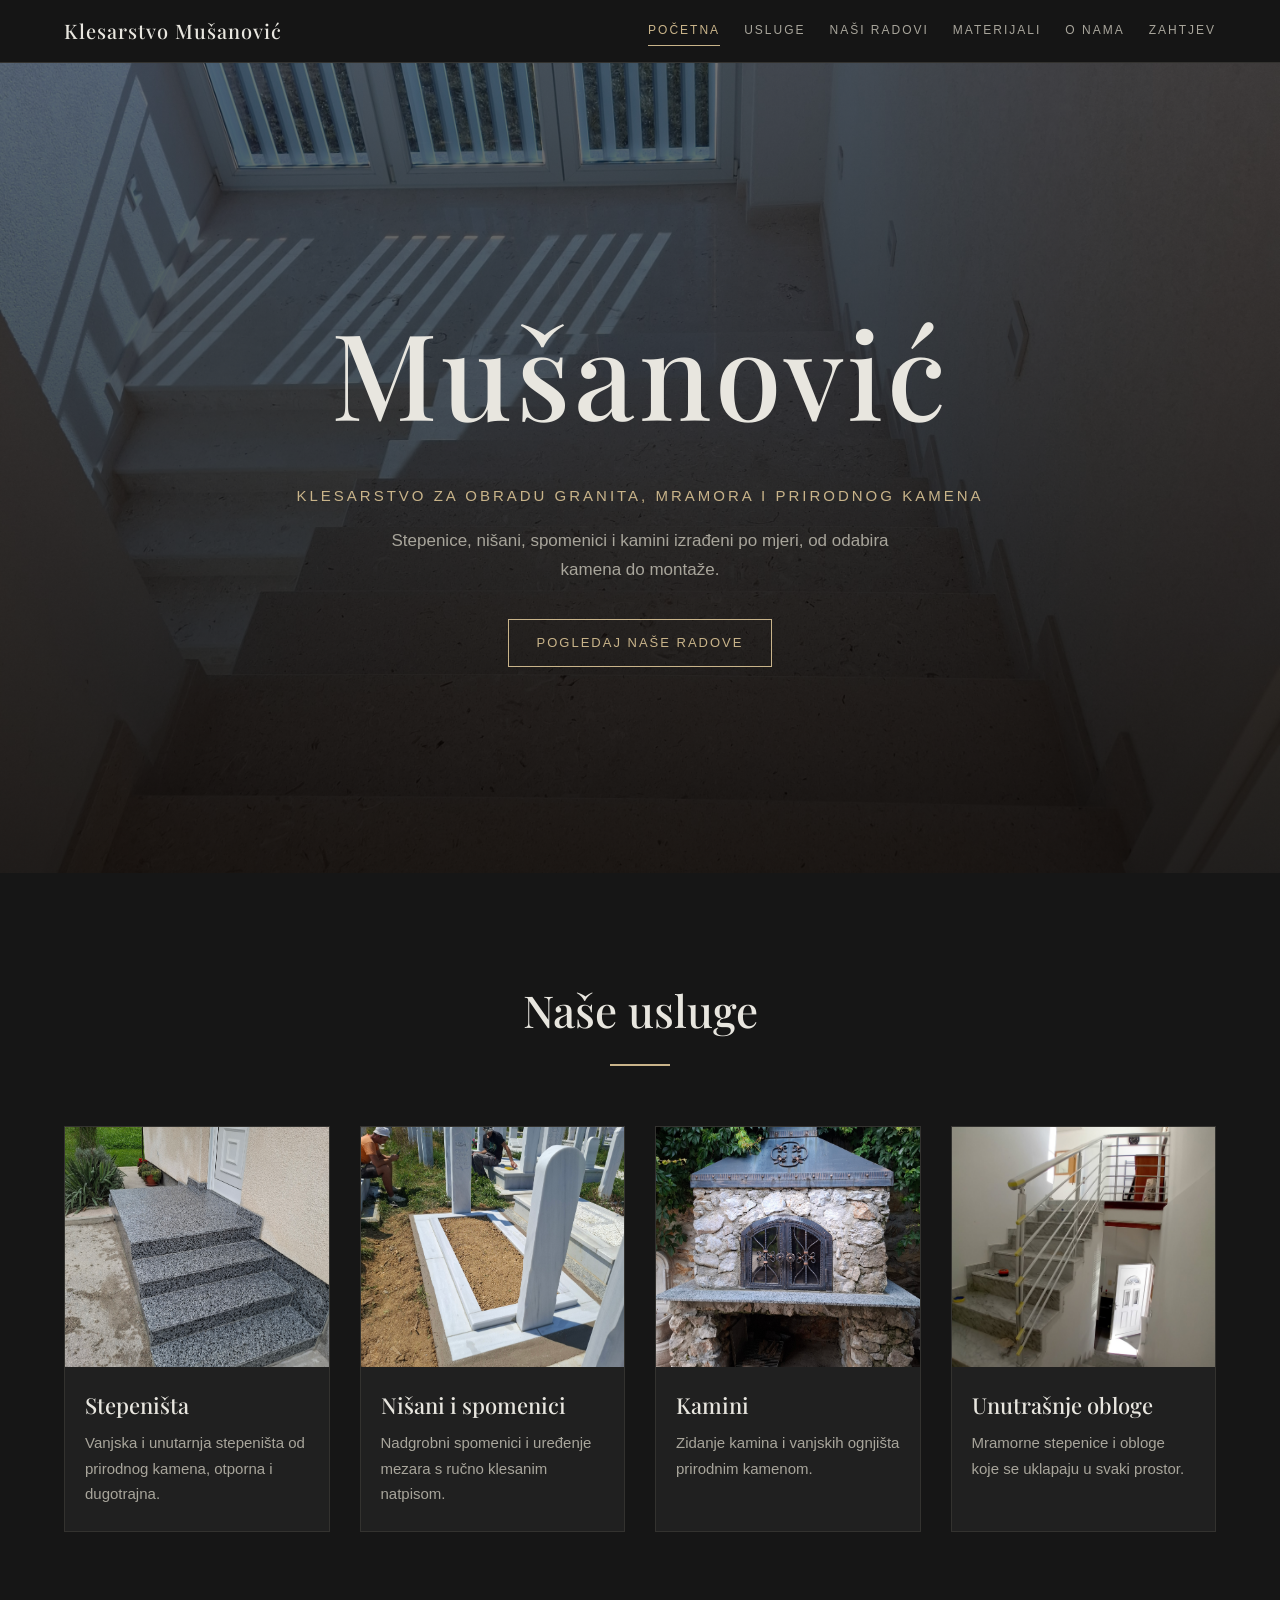
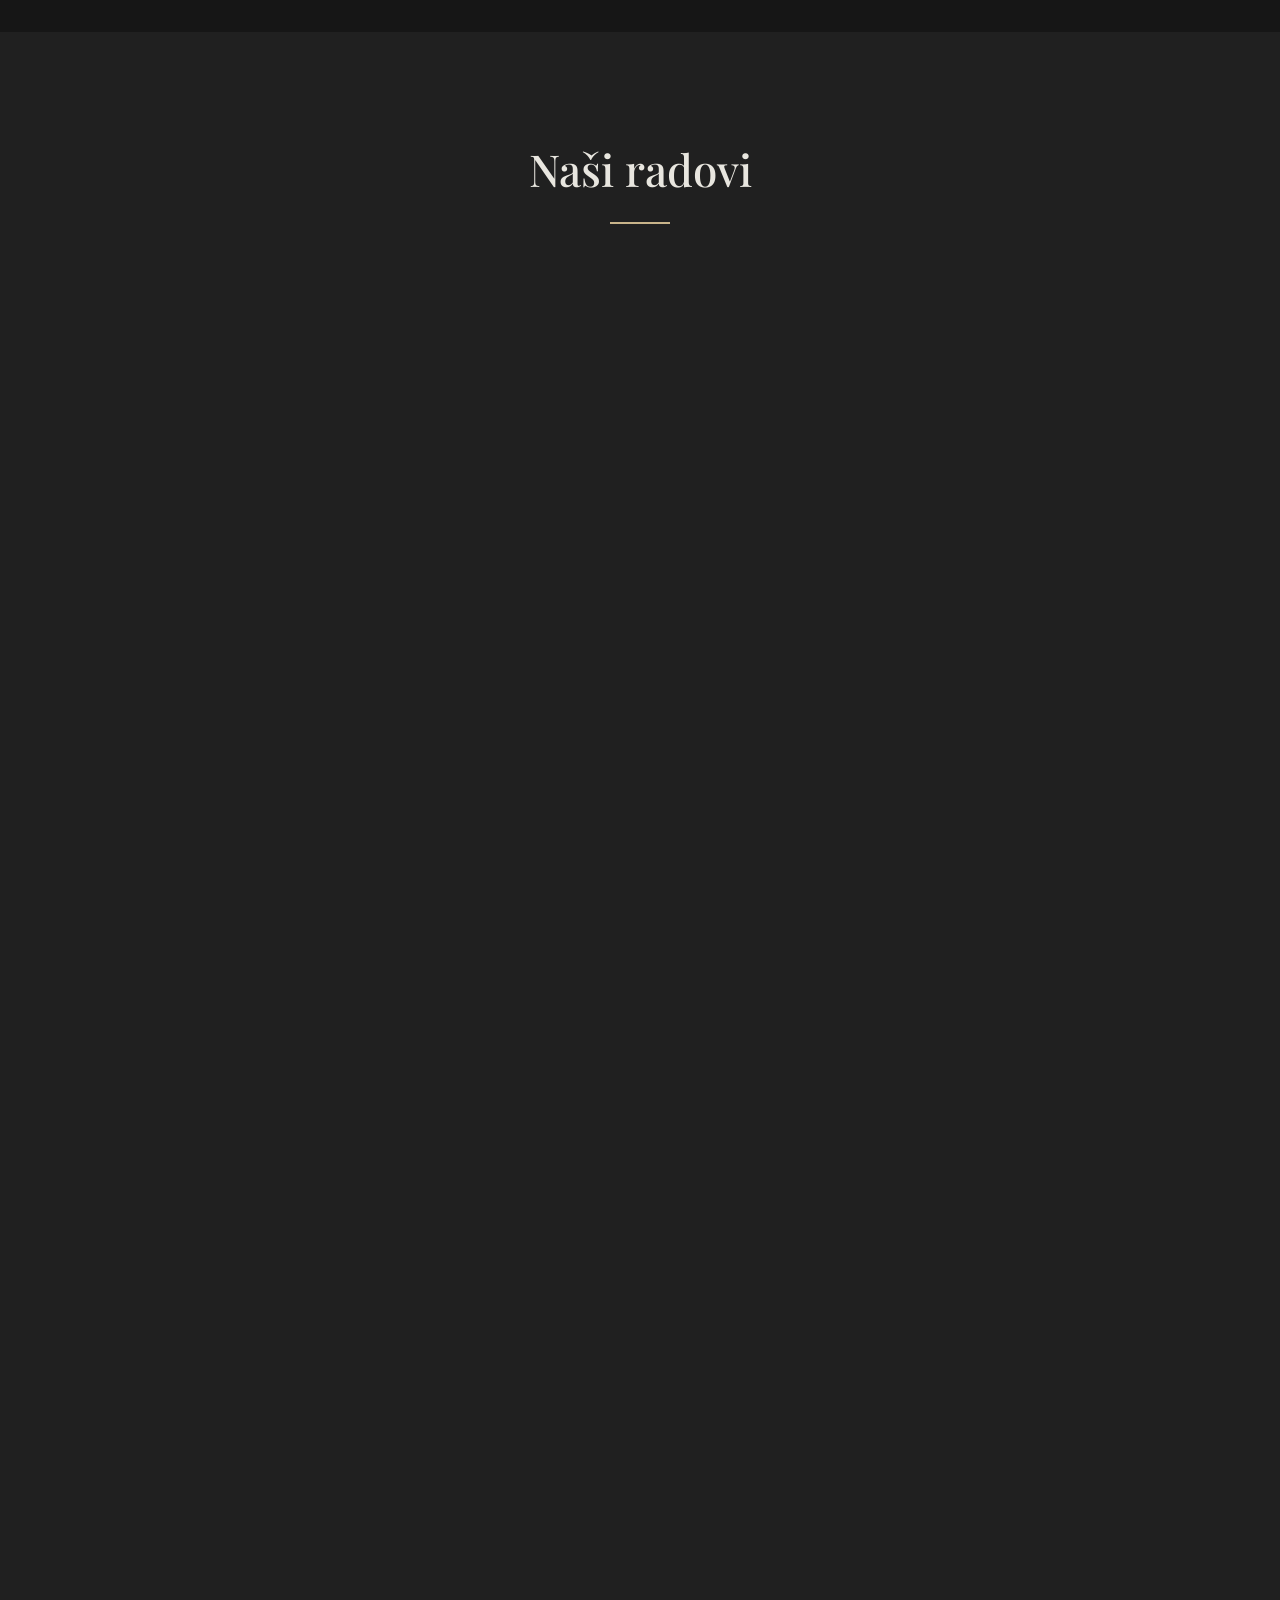
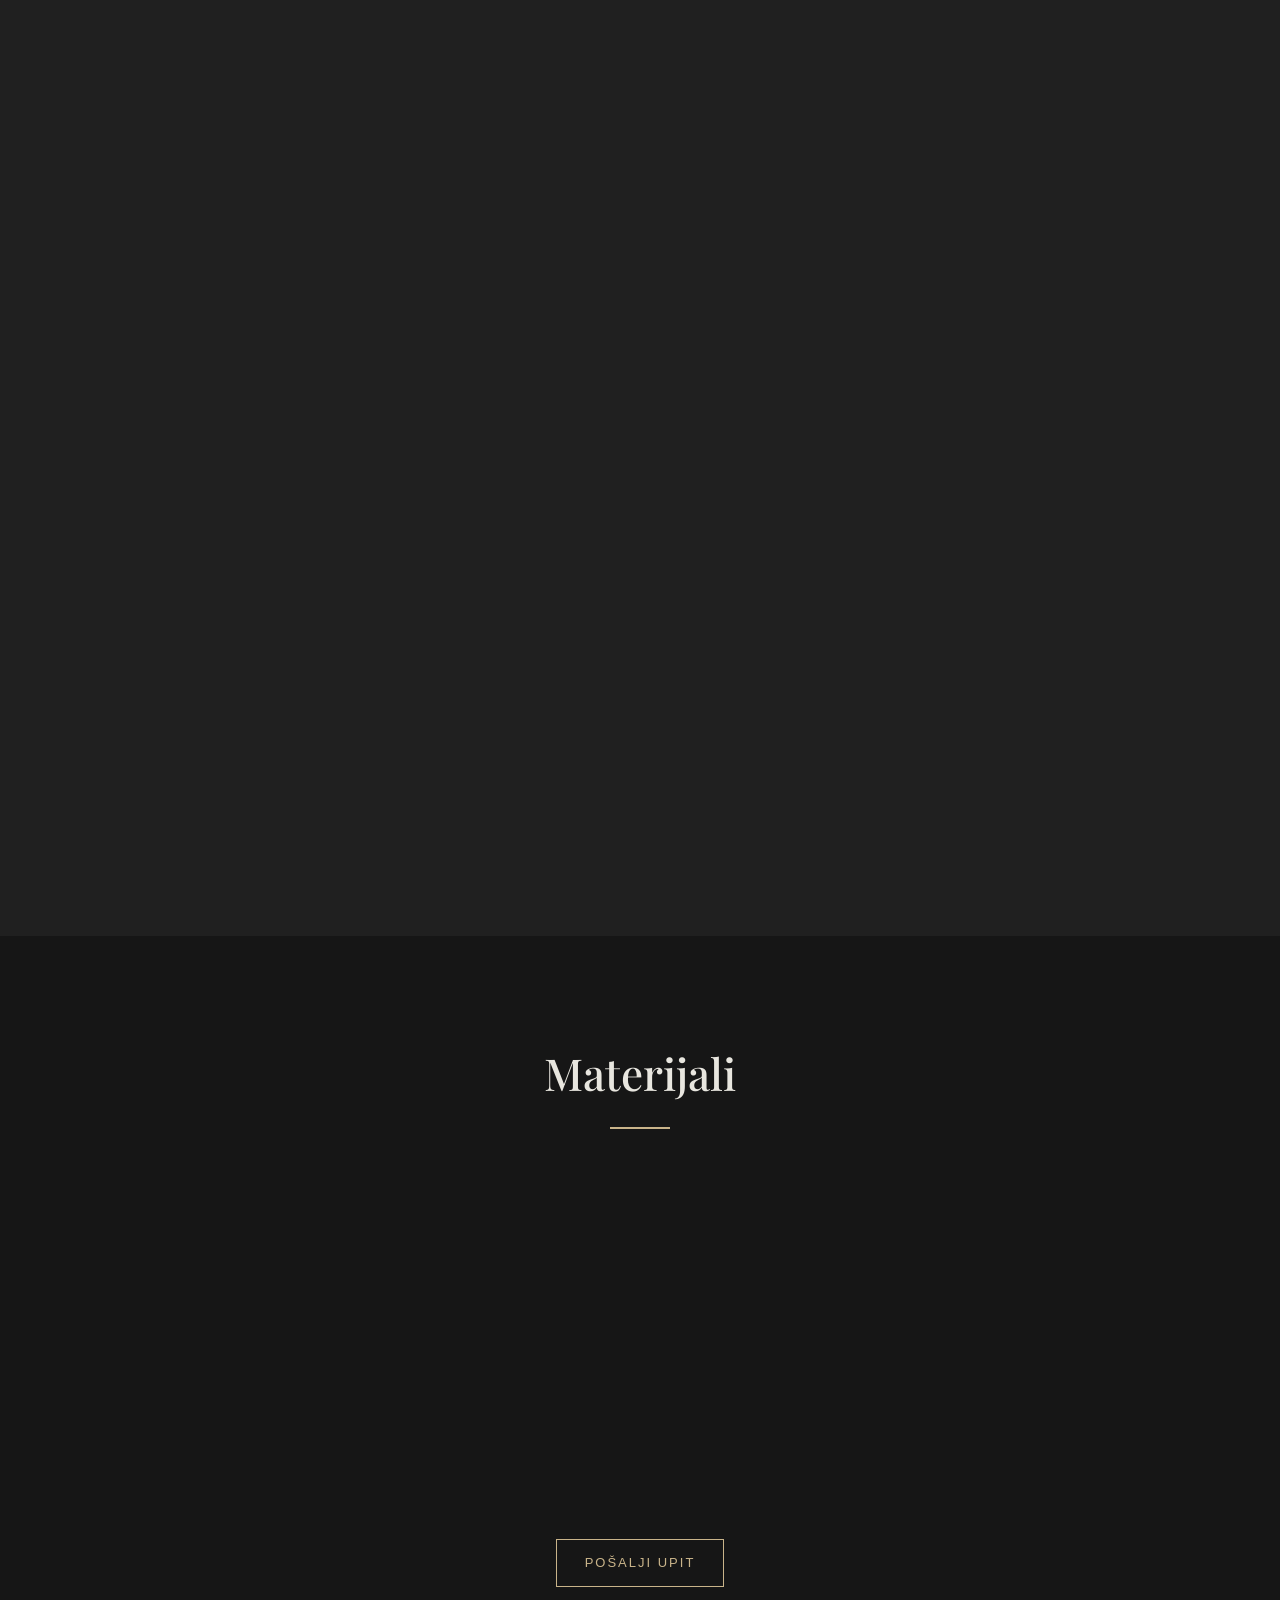
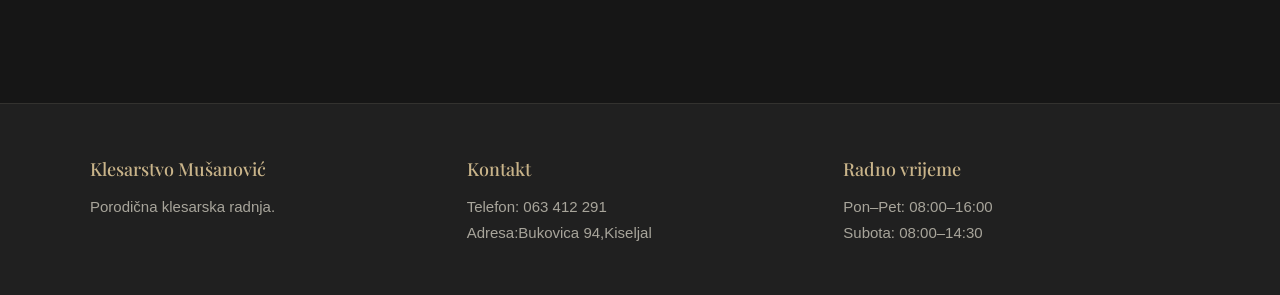
==== frontend/index.html @ 21067960 "Milestone 1: project structure and static frontend" ====
<!DOCTYPE html>
<html lang="bs">
<head>
  <meta charset="UTF-8">
  <meta name="viewport" content="width=device-width, initial-scale=1">
  <title>Klesarstvo Mušanović</title>
  <link rel="preconnect" href="https://fonts.googleapis.com">
  <link rel="preconnect" href="https://fonts.gstatic.com" crossorigin>
  <link href="https://fonts.googleapis.com/css2?family=Playfair+Display:wght@400;500&display=swap" rel="stylesheet">
  <link rel="stylesheet" href="css/style.css">
</head>
<body>
  <header>
    <a class="logo" href="index.html">Klesarstvo Mušanović</a>
    <nav>
      <a href="index.html" class="aktivna">Početna</a>
      <a href="index.html#usluge">Usluge</a>
      <a href="index.html#radovi">Naši radovi</a>
      <a href="index.html#materijali">Materijali</a>
      <a href="about.html">O nama</a>
      <a href="zahtjev.html">Zahtjev</a>
    </nav>
  </header>

  <section class="hero">
    <h1>Mušanović</h1>
    <p class="podnaslov">Klesarstvo za obradu granita, mramora i prirodnog kamena</p>
    <p class="opis-hero">Stepenice, nišani, spomenici i kamini izrađeni po mjeri, od odabira kamena do montaže.</p>
    <a class="dugme" href="#radovi">Pogledaj naše radove</a>
  </section>

  <section id="usluge" class="sekcija">
    <h2 class="naslov">Naše usluge</h2>
    <div class="kartice">
      <article class="kartica reveal">
        <img src="assets/stepenice-granit.jpg" alt="Vanjske stepenice od granita" loading="lazy">
        <h3>Stepeništa</h3>
        <p>Vanjska i unutarnja stepeništa od prirodnog kamena, otporna i dugotrajna.</p>
      </article>
      <article class="kartica reveal">
        <img src="assets/nisan-mramor.jpg" alt="Nišan od mramora" loading="lazy">
        <h3>Nišani i spomenici</h3>
        <p>Nadgrobni spomenici i uređenje mezara s ručno klesanim natpisom.</p>
      </article>
      <article class="kartica reveal">
        <img src="assets/kamin.jpg" alt="Vanjski kamin" loading="lazy">
        <h3>Kamini</h3>
        <p>Zidanje kamina i vanjskih ognjišta prirodnim kamenom.</p>
      </article>
      <article class="kartica reveal">
        <img src="assets/stepenice-mramor.jpg" alt="Mramorne stepenice" loading="lazy">
        <h3>Unutrašnje obloge</h3>
        <p>Mramorne stepenice i obloge koje se uklapaju u svaki prostor.</p>
      </article>
    </div>
  </section>

  <section id="radovi" class="sekcija tamna">
    <h2 class="naslov">Naši radovi</h2>

    <div class="red reveal">
      <figure><img src="assets/spomenik-stari.jpg" alt="Tradicionalni spomenik" loading="lazy"></figure>
      <div class="opis">
        <span>Mramor</span>
        <h3>Tradicionalni spomenici</h3>
        <p>Spomenici u tradicionalnom obliku, klesani ručno i prilagođeni željama porodice.</p>
      </div>
    </div>

    <div class="red reveal">
      <figure><img src="assets/stepenice-crni-granit.jpg" alt="Stepenice od crnog granita" loading="lazy"></figure>
      <div class="opis">
        <span>Crni granit</span>
        <h3>Moderne stepenice</h3>
        <p>Poliran crni granit u kombinaciji sa svijetlim podnožjem daje čist, moderan izgled.</p>
      </div>
    </div>

    <div class="red reveal">
      <figure><img src="assets/stepenice-krecnjak.jpg" alt="Stepenice od krečnjaka" loading="lazy"></figure>
      <div class="opis">
        <span>Krečnjak</span>
        <h3>Stepenice i podovi</h3>
        <p>Topao, prirodan izgled krečnjaka za stepenice, podove i obloge.</p>
      </div>
    </div>
  </section>

  <section id="materijali" class="sekcija">
    <h2 class="naslov">Materijali</h2>
    <div class="materijali">
      <div class="materijal reveal"><img src="assets/stepenice-granit.jpg" alt="Granit" loading="lazy"><span>Granit</span></div>
      <div class="materijal reveal"><img src="assets/stepenice-mramor.jpg" alt="Mramor" loading="lazy"><span>Mramor</span></div>
      <div class="materijal reveal"><img src="assets/stepenice-crni-granit.jpg" alt="Crni granit" loading="lazy"><span>Crni granit</span></div>
      <div class="materijal reveal"><img src="assets/stepenice-krecnjak.jpg" alt="Krečnjak" loading="lazy"><span>Krečnjak</span></div>
    </div>
    <p class="centar"><a class="dugme" href="zahtjev.html">Pošalji upit</a></p>
  </section>

  <footer>
    <div class="podnozje">
      <div>
        <h3>Klesarstvo Mušanović</h3>
        <p>Porodična klesarska radnja.</p>
      </div>
      <div>
        <h3>Kontakt</h3>
        <p>Telefon: 063 412 291<br>Adresa:Bukovica 94,Kiseljal</p>
      </div>
      <div>
        <h3>Radno vrijeme</h3>
        <p>Pon–Pet: 08:00–16:00<br>Subota: 08:00–14:30</p>
      </div>
    </div>
  </footer>

  <script src="js/script.js"></script>
</body>
</html>
---- frontend/css/style.css ----
:root {
  --bg: #161616;
  --bg2: #202020;
  --tekst: #e8e6df;
  --tekst2: #a8a59b;
  --akcent: #c9b48a;
  --linija: #33322f;
}

* { box-sizing: border-box; }
html { scroll-behavior: smooth; }

body {
  margin: 0;
  font-family: Arial, sans-serif;
  line-height: 1.7;
  color: var(--tekst);
  background: var(--bg);
}

h1, h2, h3, .logo { font-family: "Playfair Display", Georgia, serif; font-weight: 500; margin: 0; }


header {
  position: sticky;
  top: 0;
  z-index: 10;
  display: flex;
  justify-content: space-between;
  align-items: center;
  flex-wrap: wrap;
  gap: 8px 24px;
  padding: 14px 5%;
  background: rgba(22, 22, 22, 0.94);
  border-bottom: 1px solid var(--linija);
}

.logo { font-size: 20px; letter-spacing: 1px; color: var(--tekst); text-decoration: none; }

nav { display: flex; flex-wrap: wrap; gap: 8px 24px; }

nav a {
  color: var(--tekst2);
  text-decoration: none;
  text-transform: uppercase;
  font-size: 12px;
  letter-spacing: 2px;
  padding: 4px 0;
  border-bottom: 1px solid transparent;
}

nav a:hover, nav a.aktivna { color: var(--akcent); border-bottom-color: var(--akcent); }


.hero {
  min-height: 90vh;
  display: flex;
  flex-direction: column;
  justify-content: center;
  align-items: center;
  text-align: center;
  padding: 40px 5%;
  background:
    linear-gradient(rgba(0, 0, 0, 0.55), rgba(0, 0, 0, 0.8)),
    url("../assets/stepenice-krecnjak.jpg") center / cover no-repeat;
}

.hero h1 { font-size: clamp(48px, 10vw, 120px); letter-spacing: 4px; }
.podnaslov { margin: 10px 0 0; font-size: 15px; letter-spacing: 3px; text-transform: uppercase; color: var(--akcent); }
.opis-hero { max-width: 560px; margin: 18px 0 34px; color: var(--tekst2); font-size: 17px; }
.dugme, button {
  display: inline-block;
  padding: 12px 28px;
  background: transparent;
  color: var(--akcent);
  border: 1px solid var(--akcent);
  text-decoration: none;
  text-transform: uppercase;
  letter-spacing: 2px;
  font-size: 13px;
  cursor: pointer;
  transition: background 0.3s, color 0.3s;
}

.dugme:hover, button:hover { background: var(--akcent); color: var(--bg); }


.sekcija { padding: 100px 5%; scroll-margin-top: 60px; }
.sekcija.tamna { background: var(--bg2); }
.naslov { text-align: center; font-size: clamp(30px, 4vw, 44px); margin-bottom: 60px; }
.naslov::after { content: ""; display: block; width: 60px; height: 2px; background: var(--akcent); margin: 16px auto 0; }
.centar { text-align: center; margin-top: 50px; }


.kartice {
  max-width: 1200px;
  margin: 0 auto;
  display: grid;
  grid-template-columns: repeat(auto-fit, minmax(250px, 1fr));
  gap: 30px;
}

.kartica { background: var(--bg2); border: 1px solid var(--linija); }
.kartica img { display: block; width: 100%; height: 240px; object-fit: cover; }
.kartica h3 { font-size: 22px; padding: 20px 20px 6px; }
.kartica p { padding: 0 20px 24px; margin: 0; color: var(--tekst2); font-size: 15px; }


.red { max-width: 1100px; margin: 0 auto 110px; display: flex; align-items: center; gap: 70px; }
.red:nth-of-type(even) { flex-direction: row-reverse; }
.red:last-child { margin-bottom: 0; }

.red figure { flex: 1; margin: 0; }
.red img { display: block; width: 100%; aspect-ratio: 4 / 5; object-fit: cover; }
.red .opis { flex: 1; }

.opis span { color: var(--akcent); font-size: 13px; letter-spacing: 3px; text-transform: uppercase; }
.opis h3 { font-size: clamp(26px, 3.5vw, 38px); margin: 8px 0 16px; }
.opis p { color: var(--tekst2); font-size: 17px; }


.materijali {
  max-width: 1200px;
  margin: 0 auto;
  display: grid;
  grid-template-columns: repeat(auto-fit, minmax(240px, 1fr));
  gap: 24px;
}

.materijal { position: relative; overflow: hidden; }
.materijal img { display: block; width: 100%; height: 300px; object-fit: cover; transition: transform 0.6s; }
.materijal:hover img { transform: scale(1.06); }

.materijal span {
  position: absolute;
  left: 0; right: 0; bottom: 0;
  padding: 40px 16px 16px;
  font-family: "Playfair Display", Georgia, serif;
  font-size: 22px;
  background: linear-gradient(transparent, rgba(0, 0, 0, 0.85));
}


.reveal { opacity: 0; transform: translateY(50px); transition: opacity 0.9s ease, transform 0.9s ease; }
.reveal.vidljivo { opacity: 1; transform: none; }


.stranica { max-width: 900px; margin: 0 auto; padding: 70px 5% 60px; }
.stranica h1 { font-size: clamp(32px, 5vw, 48px); margin-bottom: 12px; }
.stranica h2 { margin: 40px 0 12px; font-size: 26px; }
.uvod { color: var(--tekst2); font-size: 18px; margin-bottom: 40px; }

.kontakt { display: grid; grid-template-columns: repeat(auto-fit, minmax(220px, 1fr)); gap: 24px; }
.kontakt div { padding: 20px; background: var(--bg2); border: 1px solid var(--linija); }
.kontakt span { color: var(--akcent); font-size: 13px; letter-spacing: 2px; text-transform: uppercase; }
.kontakt p { margin: 6px 0 0; }


form { display: grid; gap: 16px; max-width: 520px; margin-bottom: 30px; }
label { display: grid; gap: 6px; font-size: 14px; color: var(--tekst2); }
.dimenzije { display: grid; grid-template-columns: repeat(3, minmax(0, 1fr)); gap: 12px; }

input, select, textarea {
  padding: 10px;
  font-size: 15px;
  font-family: inherit;
  color: var(--tekst);
  background: var(--bg2);
  border: 1px solid var(--linija);
}

input:focus, select:focus, textarea:focus { outline: none; border-color: var(--akcent); }

#lista { padding: 0; list-style: none; max-width: 520px; margin-bottom: 40px; }
#lista li { padding: 12px 0; border-bottom: 1px solid var(--linija); }
#lista button { margin-left: 10px; padding: 4px 12px; font-size: 11px; }


footer { background: var(--bg2); border-top: 1px solid var(--linija); padding: 50px 5%; }

.podnozje {
  max-width: 1100px;
  margin: 0 auto;
  display: grid;
  grid-template-columns: repeat(auto-fit, minmax(220px, 1fr));
  gap: 30px;
}

.podnozje h3 { font-size: 18px; color: var(--akcent); margin-bottom: 10px; }
.podnozje p { margin: 0; color: var(--tekst2); font-size: 15px; }


@media (max-width: 800px) {
  .red, .red:nth-of-type(even) { flex-direction: column; gap: 24px; margin-bottom: 70px; }
  .sekcija { padding: 70px 5%; }
  .dimenzije { grid-template-columns: 1fr; }
  header { justify-content: center; }
}
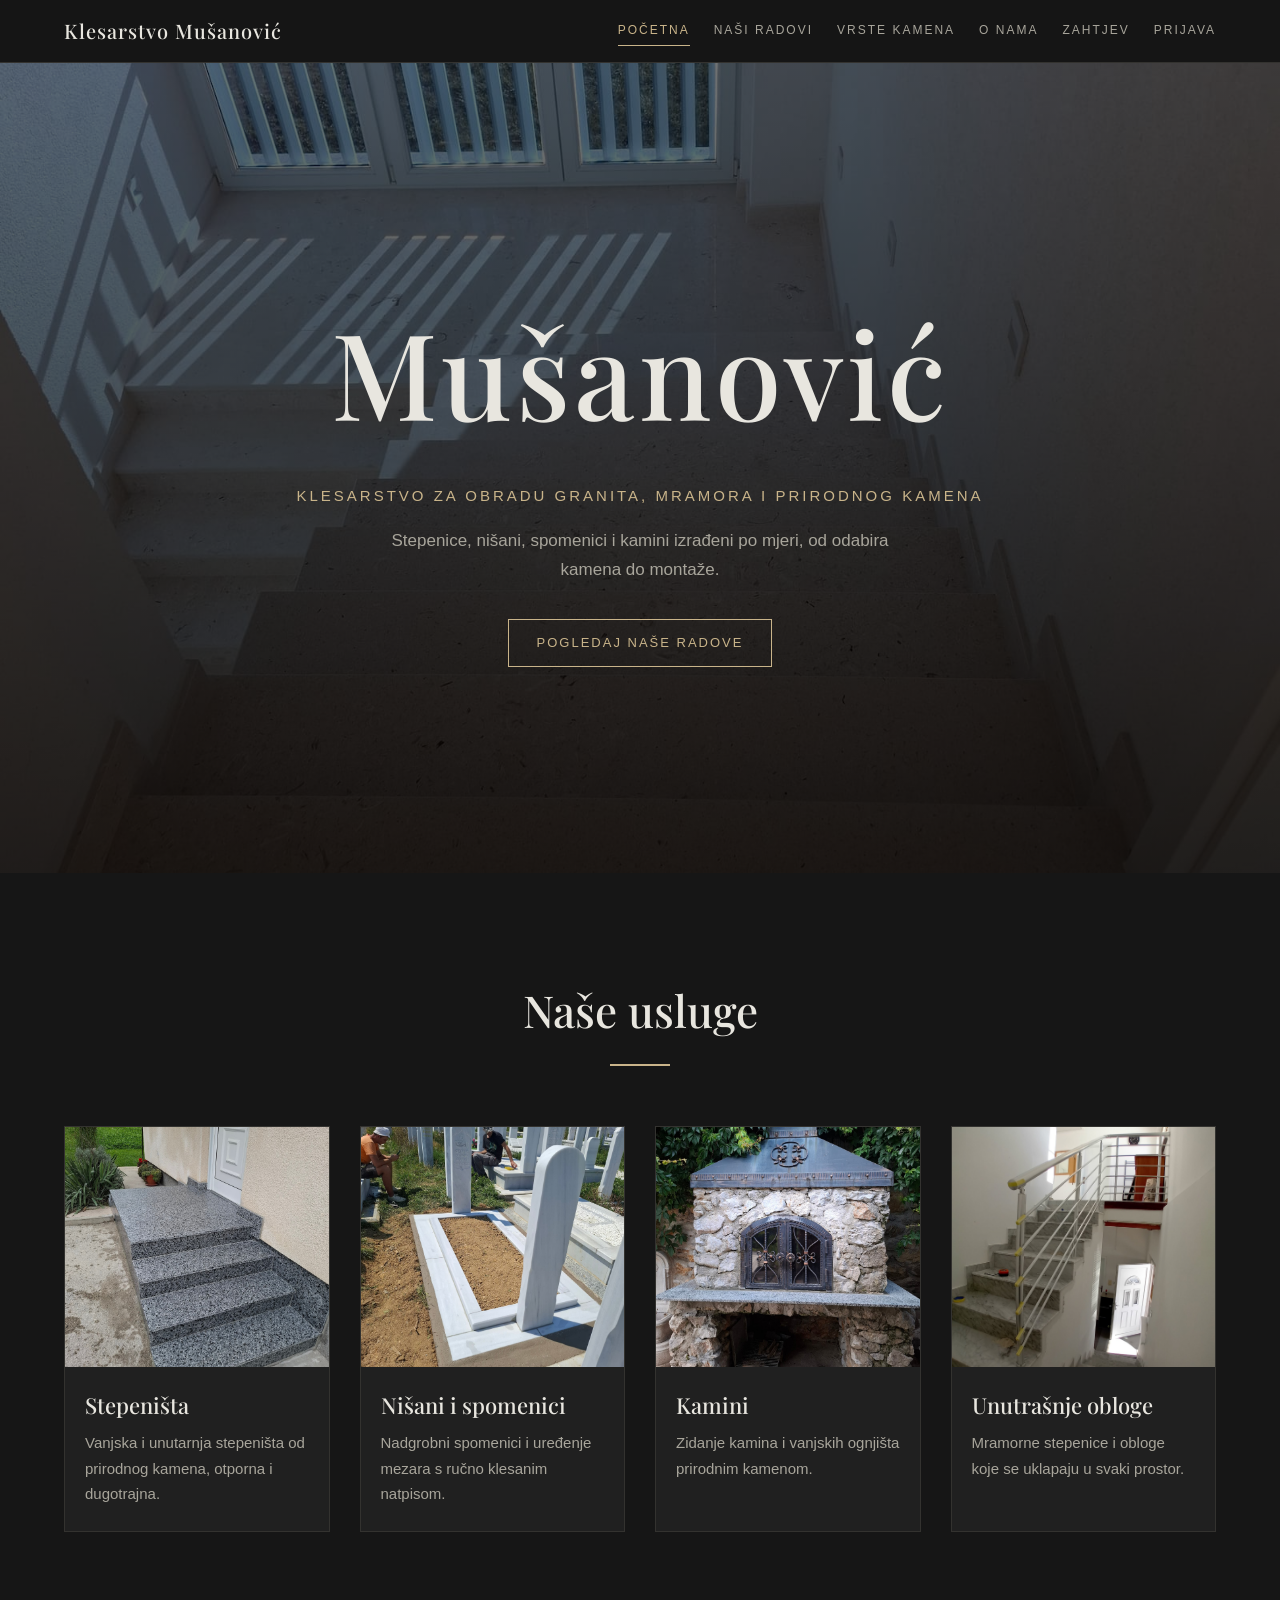
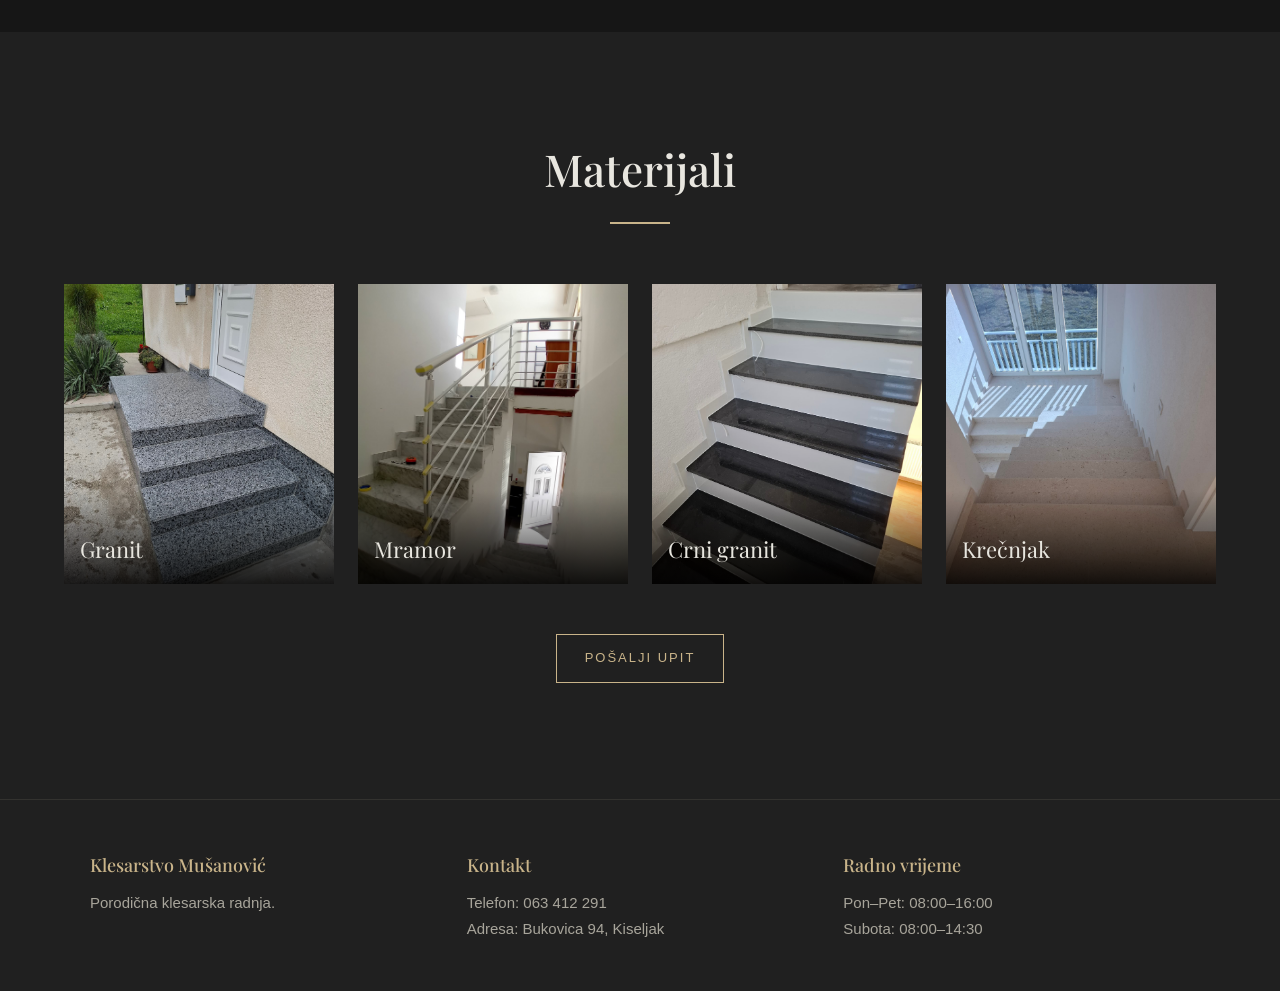
==== commit 231fe770: "Add SPA router, views, login and register" ====
--- a/frontend/index.html
+++ b/frontend/index.html
@@ -11,109 +11,28 @@
 </head>
 <body>
   <header>
-    <a class="logo" href="index.html">Klesarstvo Mušanović</a>
+    <a class="logo" href="#home">Klesarstvo Mušanović</a>
     <nav>
-      <a href="index.html" class="aktivna">Početna</a>
-      <a href="index.html#usluge">Usluge</a>
-      <a href="index.html#radovi">Naši radovi</a>
-      <a href="index.html#materijali">Materijali</a>
-      <a href="about.html">O nama</a>
-      <a href="zahtjev.html">Zahtjev</a>
+      <a href="#home" data-route="home">Početna</a>
+      <a href="#radovi" data-route="radovi">Naši radovi</a>
+      <a href="#kamen" data-route="kamen">Vrste kamena</a>
+      <a href="#about" data-route="about">O nama</a>
+      <a href="#zahtjev" data-route="zahtjev">Zahtjev</a>
+      <a href="#login" data-route="login">Prijava</a>
     </nav>
   </header>
 
-  <section class="hero">
-    <h1>Mušanović</h1>
-    <p class="podnaslov">Klesarstvo za obradu granita, mramora i prirodnog kamena</p>
-    <p class="opis-hero">Stepenice, nišani, spomenici i kamini izrađeni po mjeri, od odabira kamena do montaže.</p>
-    <a class="dugme" href="#radovi">Pogledaj naše radove</a>
-  </section>
-
-  <section id="usluge" class="sekcija">
-    <h2 class="naslov">Naše usluge</h2>
-    <div class="kartice">
-      <article class="kartica reveal">
-        <img src="assets/stepenice-granit.jpg" alt="Vanjske stepenice od granita" loading="lazy">
-        <h3>Stepeništa</h3>
-        <p>Vanjska i unutarnja stepeništa od prirodnog kamena, otporna i dugotrajna.</p>
-      </article>
-      <article class="kartica reveal">
-        <img src="assets/nisan-mramor.jpg" alt="Nišan od mramora" loading="lazy">
-        <h3>Nišani i spomenici</h3>
-        <p>Nadgrobni spomenici i uređenje mezara s ručno klesanim natpisom.</p>
-      </article>
-      <article class="kartica reveal">
-        <img src="assets/kamin.jpg" alt="Vanjski kamin" loading="lazy">
-        <h3>Kamini</h3>
-        <p>Zidanje kamina i vanjskih ognjišta prirodnim kamenom.</p>
-      </article>
-      <article class="kartica reveal">
-        <img src="assets/stepenice-mramor.jpg" alt="Mramorne stepenice" loading="lazy">
-        <h3>Unutrašnje obloge</h3>
-        <p>Mramorne stepenice i obloge koje se uklapaju u svaki prostor.</p>
-      </article>
-    </div>
-  </section>
-
-  <section id="radovi" class="sekcija tamna">
-    <h2 class="naslov">Naši radovi</h2>
-
-    <div class="red reveal">
-      <figure><img src="assets/spomenik-stari.jpg" alt="Tradicionalni spomenik" loading="lazy"></figure>
-      <div class="opis">
-        <span>Mramor</span>
-        <h3>Tradicionalni spomenici</h3>
-        <p>Spomenici u tradicionalnom obliku, klesani ručno i prilagođeni željama porodice.</p>
-      </div>
-    </div>
-
-    <div class="red reveal">
-      <figure><img src="assets/stepenice-crni-granit.jpg" alt="Stepenice od crnog granita" loading="lazy"></figure>
-      <div class="opis">
-        <span>Crni granit</span>
-        <h3>Moderne stepenice</h3>
-        <p>Poliran crni granit u kombinaciji sa svijetlim podnožjem daje čist, moderan izgled.</p>
-      </div>
-    </div>
-
-    <div class="red reveal">
-      <figure><img src="assets/stepenice-krecnjak.jpg" alt="Stepenice od krečnjaka" loading="lazy"></figure>
-      <div class="opis">
-        <span>Krečnjak</span>
-        <h3>Stepenice i podovi</h3>
-        <p>Topao, prirodan izgled krečnjaka za stepenice, podove i obloge.</p>
-      </div>
-    </div>
-  </section>
-
-  <section id="materijali" class="sekcija">
-    <h2 class="naslov">Materijali</h2>
-    <div class="materijali">
-      <div class="materijal reveal"><img src="assets/stepenice-granit.jpg" alt="Granit" loading="lazy"><span>Granit</span></div>
-      <div class="materijal reveal"><img src="assets/stepenice-mramor.jpg" alt="Mramor" loading="lazy"><span>Mramor</span></div>
-      <div class="materijal reveal"><img src="assets/stepenice-crni-granit.jpg" alt="Crni granit" loading="lazy"><span>Crni granit</span></div>
-      <div class="materijal reveal"><img src="assets/stepenice-krecnjak.jpg" alt="Krečnjak" loading="lazy"><span>Krečnjak</span></div>
-    </div>
-    <p class="centar"><a class="dugme" href="zahtjev.html">Pošalji upit</a></p>
-  </section>
+  <main id="app"></main>
 
   <footer>
     <div class="podnozje">
-      <div>
-        <h3>Klesarstvo Mušanović</h3>
-        <p>Porodična klesarska radnja.</p>
-      </div>
-      <div>
-        <h3>Kontakt</h3>
-        <p>Telefon: 063 412 291<br>Adresa:Bukovica 94,Kiseljal</p>
-      </div>
-      <div>
-        <h3>Radno vrijeme</h3>
-        <p>Pon–Pet: 08:00–16:00<br>Subota: 08:00–14:30</p>
-      </div>
+      <div><h3>Klesarstvo Mušanović</h3><p>Porodična klesarska radnja.</p></div>
+      <div><h3>Kontakt</h3><p>Telefon: 063 412 291<br>Adresa: Bukovica 94, Kiseljak</p></div>
+      <div><h3>Radno vrijeme</h3><p>Pon–Pet: 08:00–16:00<br>Subota: 08:00–14:30</p></div>
     </div>
   </footer>
 
+  <script src="js/router.js"></script>
   <script src="js/script.js"></script>
 </body>
 </html>
--- a/frontend/css/style.css
+++ b/frontend/css/style.css
@@ -20,7 +20,7 @@
 
 h1, h2, h3, .logo { font-family: "Playfair Display", Georgia, serif; font-weight: 500; margin: 0; }
 
-
+/* ZAGLAVLJE */
 header {
   position: sticky;
   top: 0;
@@ -51,7 +51,7 @@
 
 nav a:hover, nav a.aktivna { color: var(--akcent); border-bottom-color: var(--akcent); }
 
-
+/* HERO */
 .hero {
   min-height: 90vh;
   display: flex;
@@ -68,6 +68,8 @@
 .hero h1 { font-size: clamp(48px, 10vw, 120px); letter-spacing: 4px; }
 .podnaslov { margin: 10px 0 0; font-size: 15px; letter-spacing: 3px; text-transform: uppercase; color: var(--akcent); }
 .opis-hero { max-width: 560px; margin: 18px 0 34px; color: var(--tekst2); font-size: 17px; }
+
+/* DUGMAD */
 .dugme, button {
   display: inline-block;
   padding: 12px 28px;
@@ -84,14 +86,14 @@
 
 .dugme:hover, button:hover { background: var(--akcent); color: var(--bg); }
 
-
+/* SEKCIJE */
 .sekcija { padding: 100px 5%; scroll-margin-top: 60px; }
 .sekcija.tamna { background: var(--bg2); }
 .naslov { text-align: center; font-size: clamp(30px, 4vw, 44px); margin-bottom: 60px; }
 .naslov::after { content: ""; display: block; width: 60px; height: 2px; background: var(--akcent); margin: 16px auto 0; }
 .centar { text-align: center; margin-top: 50px; }
 
-
+/* KARTICE USLUGA */
 .kartice {
   max-width: 1200px;
   margin: 0 auto;
@@ -105,7 +107,7 @@
 .kartica h3 { font-size: 22px; padding: 20px 20px 6px; }
 .kartica p { padding: 0 20px 24px; margin: 0; color: var(--tekst2); font-size: 15px; }
 
-
+/* CIK-CAK RADOVI */
 .red { max-width: 1100px; margin: 0 auto 110px; display: flex; align-items: center; gap: 70px; }
 .red:nth-of-type(even) { flex-direction: row-reverse; }
 .red:last-child { margin-bottom: 0; }
@@ -118,7 +120,7 @@
 .opis h3 { font-size: clamp(26px, 3.5vw, 38px); margin: 8px 0 16px; }
 .opis p { color: var(--tekst2); font-size: 17px; }
 
-
+/* MATERIJALI */
 .materijali {
   max-width: 1200px;
   margin: 0 auto;
@@ -140,11 +142,11 @@
   background: linear-gradient(transparent, rgba(0, 0, 0, 0.85));
 }
 
-
+/* ANIMACIJA POJAVLJIVANJA */
 .reveal { opacity: 0; transform: translateY(50px); transition: opacity 0.9s ease, transform 0.9s ease; }
 .reveal.vidljivo { opacity: 1; transform: none; }
 
-
+/* UNUTARNJE STRANICE */
 .stranica { max-width: 900px; margin: 0 auto; padding: 70px 5% 60px; }
 .stranica h1 { font-size: clamp(32px, 5vw, 48px); margin-bottom: 12px; }
 .stranica h2 { margin: 40px 0 12px; font-size: 26px; }
@@ -155,7 +157,7 @@
 .kontakt span { color: var(--akcent); font-size: 13px; letter-spacing: 2px; text-transform: uppercase; }
 .kontakt p { margin: 6px 0 0; }
 
-
+/* FORME */
 form { display: grid; gap: 16px; max-width: 520px; margin-bottom: 30px; }
 label { display: grid; gap: 6px; font-size: 14px; color: var(--tekst2); }
 .dimenzije { display: grid; grid-template-columns: repeat(3, minmax(0, 1fr)); gap: 12px; }
@@ -175,7 +177,7 @@
 #lista li { padding: 12px 0; border-bottom: 1px solid var(--linija); }
 #lista button { margin-left: 10px; padding: 4px 12px; font-size: 11px; }
 
-
+/* PODNOZJE */
 footer { background: var(--bg2); border-top: 1px solid var(--linija); padding: 50px 5%; }
 
 .podnozje {
@@ -189,10 +191,22 @@
 .podnozje h3 { font-size: 18px; color: var(--akcent); margin-bottom: 10px; }
 .podnozje p { margin: 0; color: var(--tekst2); font-size: 15px; }
 
-
+/* MOBITEL */
 @media (max-width: 800px) {
   .red, .red:nth-of-type(even) { flex-direction: column; gap: 24px; margin-bottom: 70px; }
   .sekcija { padding: 70px 5%; }
   .dimenzije { grid-template-columns: 1fr; }
   header { justify-content: center; }
-}+}
+/* GALERIJA */
+.galerija {
+  display: grid;
+  grid-template-columns: repeat(auto-fit, minmax(240px, 1fr));
+  gap: 20px;
+  margin-bottom: 30px;
+}
+.galerija figure { margin: 0; }
+.galerija img { display: block; width: 100%; height: 260px; object-fit: cover; }
+.galerija figcaption { padding-top: 8px; font-size: 15px; color: var(--tekst2); }
+.stranica section { margin-bottom: 30px; }
+.stranica h3 { margin: 24px 0 12px; font-size: 22px; }
